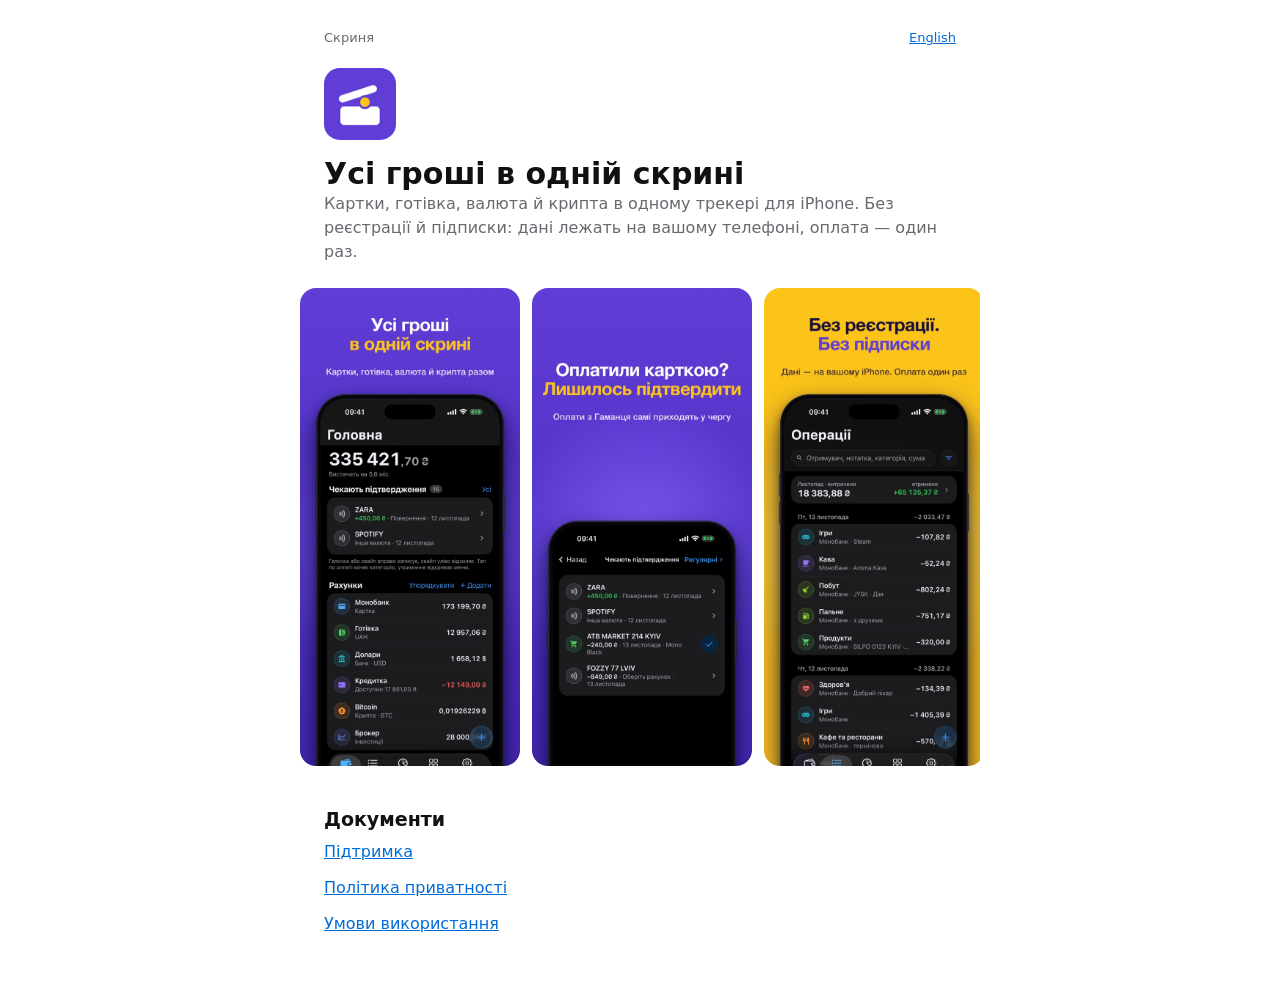
==== index.html @ fa00a571 "feat: картинки для App Store і головна сторінка сайту — 36 знімків 6,9″ шістьма мовами з шаблону sto" ====
<!doctype html>
<html lang="uk">
  <head>
    <meta charset="utf-8" />
    <meta name="viewport" content="width=device-width, initial-scale=1" />
    <title>Скриня — усі гроші в одній скрині</title>
    <meta name="description" content="Картки, готівка, валюта й крипта в одному трекері для iPhone. Без реєстрації й підписки." />
    <!-- Прев'ю посилання в месенджерах: Open Graph вимагає абсолютну адресу картинки. -->
    <meta property="og:title" content="Скриня — усі гроші в одній скрині" />
    <meta property="og:description" content="Картки, готівка, валюта й крипта в одному трекері для iPhone. Без реєстрації й підписки." />
    <meta property="og:image" content="https://exc1usive.github.io/skrinya-site/img/og-uk.png" />
    <meta name="twitter:card" content="summary_large_image" />
    <link rel="icon" href="img/icon.png" />
    <link rel="stylesheet" href="style.css" />
  </head>
  <body>
    <main>
      <div class="top">
        <span>Скриня</span>
        <a href="en/index.html" lang="en">English</a>
      </div>
      <div class="hero">
        <img src="img/icon.png" alt="" width="72" height="72" />
        <h1>Усі гроші в одній скрині</h1>
        <p>Картки, готівка, валюта й крипта в одному трекері для iPhone. Без реєстрації й підписки: дані лежать на вашому телефоні, оплата — один раз.</p>
      </div>

      <div class="shots">
        <img src="img/uk-1.jpg" alt="Головна: загальний баланс у гривні, рахунки в різних валютах і крипті" loading="lazy" />
        <img src="img/uk-2.jpg" alt="Оплати карткою з Гаманця чекають підтвердження в черзі" loading="lazy" />
        <img src="img/uk-3.jpg" alt="Без реєстрації й без підписки: список операцій" loading="lazy" />
        <img src="img/uk-4.jpg" alt="Статистика місяця: дохід, витрати, заощадження й кільце категорій" loading="lazy" />
        <img src="img/uk-5.jpg" alt="Категорії витрат із сумами за місяць" loading="lazy" />
        <img src="img/uk-6.jpg" alt="Регулярні платежі й підписки з нагадуваннями" loading="lazy" />
      </div>

      <h2>Документи</h2>
      <p><a href="support.html">Підтримка</a></p>
      <p><a href="privacy.html">Політика приватності</a></p>
      <p><a href="terms.html">Умови використання</a></p>
    </main>
  </body>
</html>
---- style.css ----
:root {
  color-scheme: light dark;
  --bg: #ffffff;
  --text: #111114;
  --muted: #68686f;
  --link: #006bd8;
}

@media (prefers-color-scheme: dark) {
  :root {
    --bg: #000000;
    --text: #f2f2f7;
    --muted: #a4a4a8;
    --link: #2d96ff;
  }
}

body {
  margin: 0;
  background: var(--bg);
  color: var(--text);
  font: 16px/1.5 -apple-system, system-ui, 'Segoe UI', Roboto, sans-serif;
}

main {
  box-sizing: border-box;
  max-width: 680px;
  margin: 0 auto;
  padding: 28px 24px 48px;
}

a {
  color: var(--link);
}

h1 {
  margin: 0;
  font-size: 30px;
  line-height: 36px;
}

h2 {
  margin: 28px 0 8px;
  font-size: 19px;
  line-height: 26px;
}

p {
  margin: 0 0 12px;
}

.top {
  display: flex;
  justify-content: space-between;
  margin-bottom: 4px;
  font-size: 13px;
  color: var(--muted);
}

.hero {
  margin: 20px 0 24px;
}

.hero img {
  display: block;
  margin-bottom: 16px;
  border-radius: 22%;
}

.hero p {
  color: var(--muted);
}

/* Знімки магазину — стрічкою з прокруткою вбік, як карусель App Store:
   шість кадрів у колонку займали б десяток екранів телефона. */
.shots {
  display: flex;
  gap: 12px;
  margin: 0 -24px;
  padding: 0 24px 12px;
  overflow-x: auto;
  scroll-snap-type: x mandatory;
}

.shots img {
  flex: 0 0 auto;
  width: 220px;
  height: auto;
  aspect-ratio: 1320 / 2868;
  border-radius: 16px;
  scroll-snap-align: start;
}

.updated {
  margin-top: 8px;
  font-size: 13px;
  color: var(--muted);
}

table {
  width: 100%;
  margin: 4px 0 16px;
  border-collapse: collapse;
  font-size: 14px;
  line-height: 20px;
}

th,
td {
  padding: 8px 8px 8px 0;
  border-bottom: 0.5px solid var(--muted);
  text-align: left;
  vertical-align: top;
}

th {
  font-size: 13px;
  color: var(--muted);
}
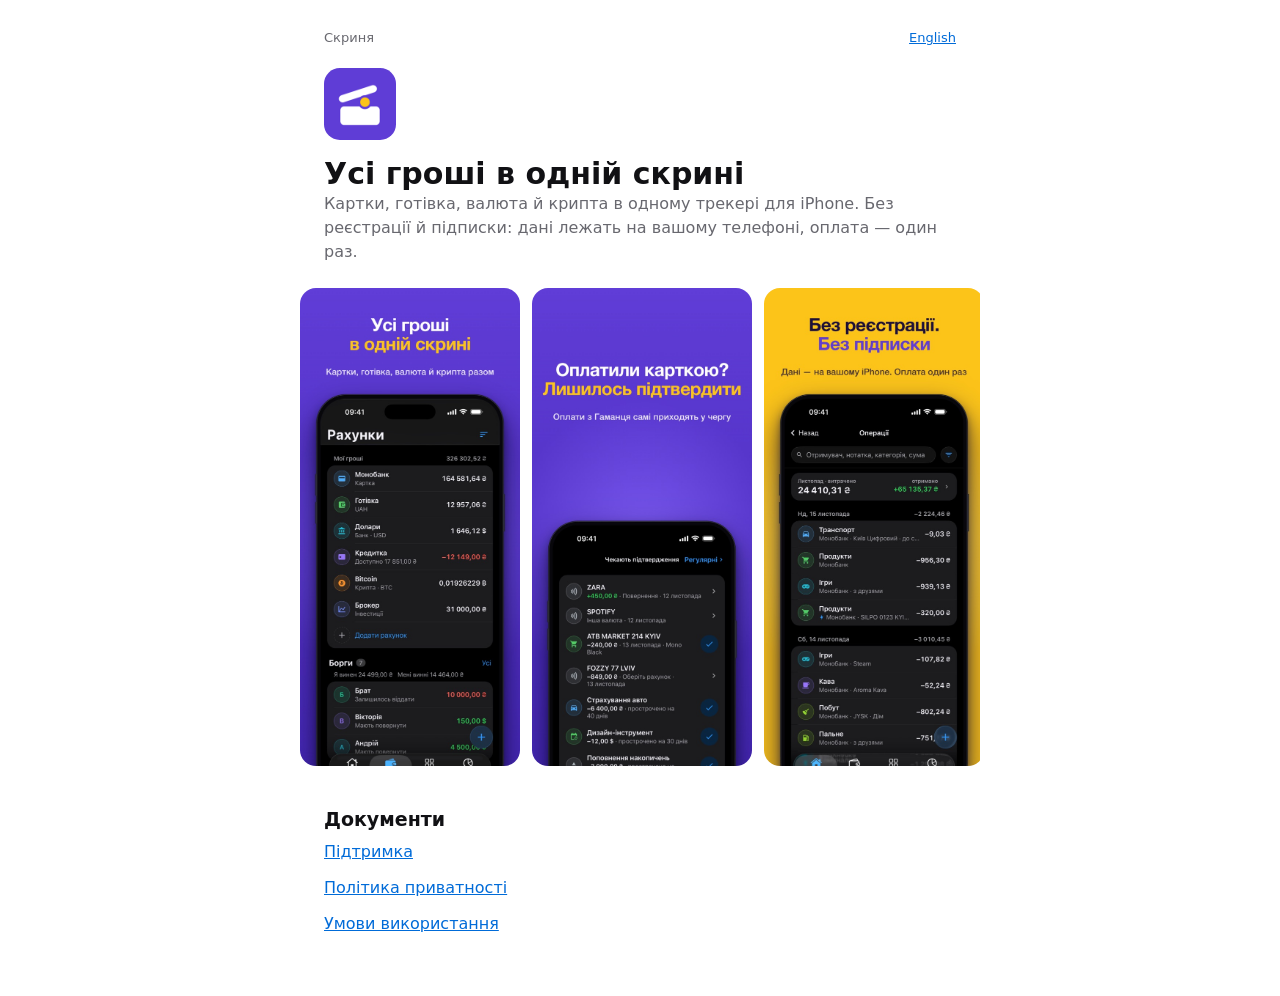
==== commit 0b5144a7: "chore: знімки App Store під нову навігацію — кадри 1, 3, 4, 5 перезнято з релізної збірки шістьма мо" ====
--- a/index.html
+++ b/index.html
@@ -26,7 +26,7 @@
       </div>
 
       <div class="shots">
-        <img src="img/uk-1.jpg" alt="Головна: загальний баланс у гривні, рахунки в різних валютах і крипті" loading="lazy" />
+        <img src="img/uk-1.jpg" alt="Рахунки: загальна сума в гривні, рахунки в різних валютах і крипті, борги" loading="lazy" />
         <img src="img/uk-2.jpg" alt="Оплати карткою з Гаманця чекають підтвердження в черзі" loading="lazy" />
         <img src="img/uk-3.jpg" alt="Без реєстрації й без підписки: список операцій" loading="lazy" />
         <img src="img/uk-4.jpg" alt="Статистика місяця: дохід, витрати, заощадження й кільце категорій" loading="lazy" />
